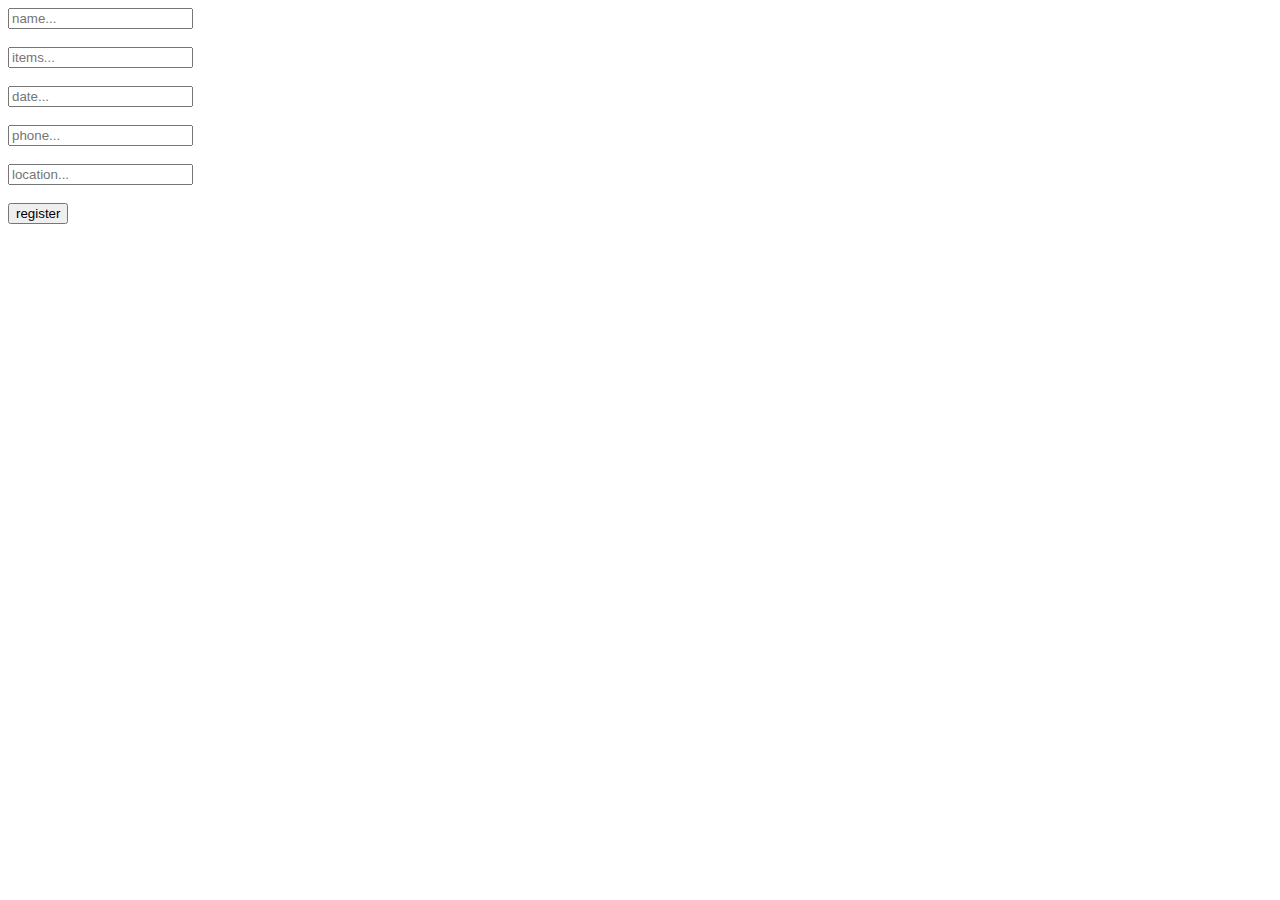
==== order.html @ c568e888 "databse" ====
<!DOCTYPE html>
<html lang="en">
<head>
    <meta charset="UTF-8">
    <meta http-equiv="X-UA-Compatible" content="IE=edge">
    <meta name="viewport" content="width=device-width, initial-scale=1.0">
    <title>Document</title>
</head>
<body>
    <form action="connect.php" method="post">
        <input type="text" name="name" placeholder="name..."> <br><br>
        <input type="text" name="items" placeholder="items..."> <br><br>
        <input type="text" name="date" placeholder="date..."> <br><br>
        <input type="text" name="phone" placeholder="phone..."> <br><br>
        <input type="text" name="location" placeholder="location..."> <br><br>
      

        <input type="submit" name="orderBtn" value="register"> <br><br>
    </form>
</body>
</html>
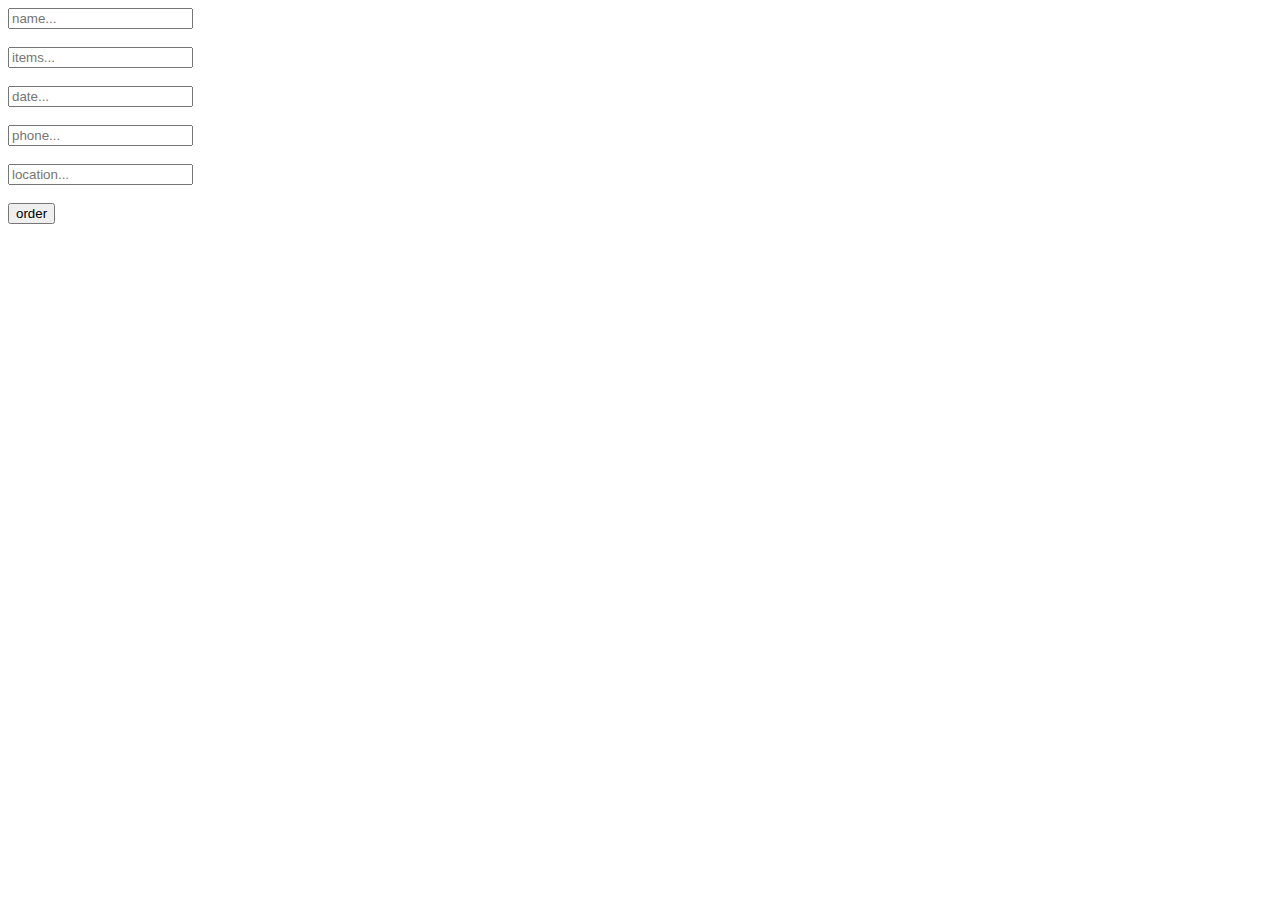
==== commit 691fb71d: "sign in and up" ====
--- a/order.html
+++ b/order.html
@@ -15,7 +15,7 @@
         <input type="text" name="location" placeholder="location..."> <br><br>
       
 
-        <input type="submit" name="orderBtn" value="register"> <br><br>
+        <input type="submit" name="orderBtn" value="order"> <br><br>
     </form>
 </body>
 </html>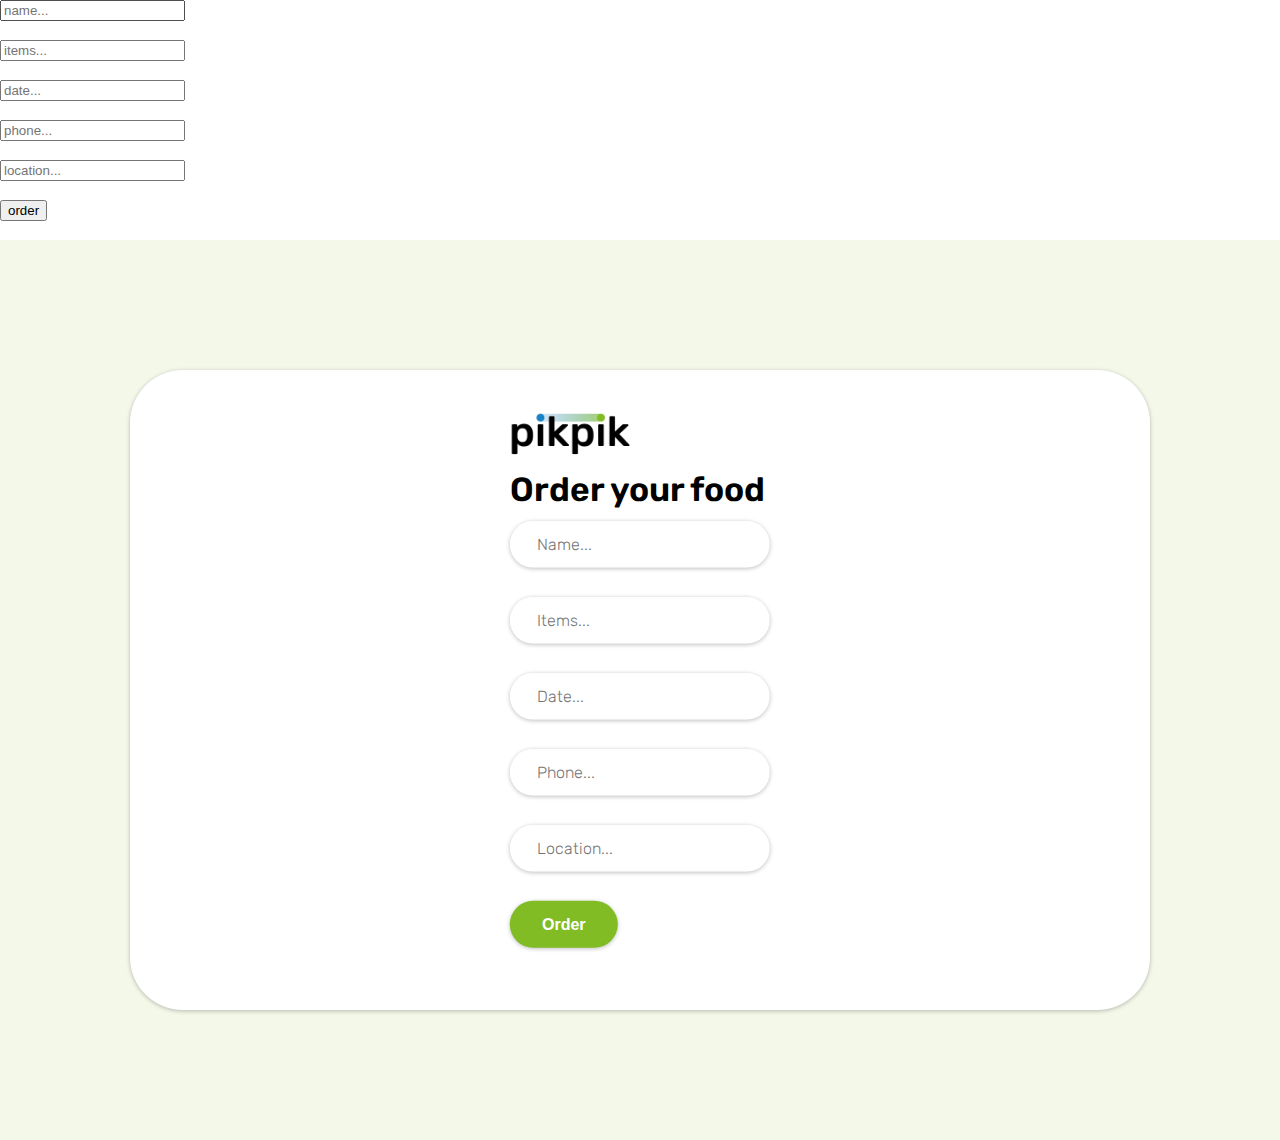
==== commit 37f60953: "Order, Admin Sign in/up" ====
--- a/order.html
+++ b/order.html
@@ -2,9 +2,12 @@
 <html lang="en">
 <head>
     <meta charset="UTF-8">
-    <meta http-equiv="X-UA-Compatible" content="IE=edge">
-    <meta name="viewport" content="width=device-width, initial-scale=1.0">
-    <title>Document</title>
+    <meta name="viewport" content="width=width-device, initial-scale=1.0">
+    <title>Order | pikpik</title>
+    <link rel="preconnect" href="https://fonts.googleapis.com">
+    <link rel="preconnect" href="https://fonts.gstatic.com" crossorigin>
+    <link href="https://fonts.googleapis.com/css2?family=Rubik:wght@400;500;600;700&display=swap" rel="stylesheet">
+    <link rel="stylesheet" href="styles.css">
 </head>
 <body>
     <form action="connect.php" method="post">
@@ -17,5 +20,36 @@
 
         <input type="submit" name="orderBtn" value="order"> <br><br>
     </form>
+
+    <div class="signIn-wrapper">
+        <div class="box">
+            <div class="inner-box">
+                <div class="forms-wrap" style="width: 100%;">
+                    <form action="connect.php" method="post" name="myForm" class="sign-in-form">
+                        <div class="logo">
+                            <a href="#"><img src="images/logo/black-logo.png" alt="logo"></a>
+                        </div>
+
+                        <div class="heading">
+                            <h2>Order your food</h2>
+                        </div>
+
+                        <div class="actual-form">
+                           
+                                <input class="input-field" type="text" name="name" placeholder="Name..."> <br><br>
+                                <input class="input-field" type="text" name="items" placeholder="Items..."> <br><br>
+                                <input class="input-field" type="text" name="date" placeholder="Date..."> <br><br>
+                                <input class="input-field" type="text" name="phone" placeholder="Phone..."> <br><br>
+                                <input class="input-field" type="text" name="location" placeholder="Location..."> <br><br>
+                              
+                        
+                                <input class="btn green" style="border: transparent; font-weight: 600;" type="submit" name="orderBtn" value="Order"> <br><br>
+   
+                        </div>
+                    </form>
+                </div>
+            </div>
+        </div>
+    </div>
 </body>
 </html>--- a/styles.css
+++ b/styles.css
@@ -0,0 +1,1820 @@
+:root{
+    --green-color: #82BC24;
+    --light-green-color: #F3F8E9;
+    --blue-color: #1982C4;
+    --light-blue-color: #E8F3F9;
+}
+
+
+*,
+*::after,
+*::before {
+    box-sizing: border-box;
+}
+
+body {
+    margin: 0;
+    font-family: "Rubik", sans-serif;
+}
+
+.wrapper {
+    max-width: 1200px;
+    margin: 0 auto;
+}
+
+/* Buttons */
+
+.btn {
+    padding: 14px 32px;
+    border-radius: 50px;
+    color: #fff;
+    display: inline-block;
+    font-weight: 500;
+    font-size: 16px;
+    text-decoration: none;
+    box-shadow: 0px 1px 4px rgba(0, 0, 0, 0.25);
+    border-radius: 50px;
+    position: relative;
+}
+
+.btn.green {
+    background: var(--green-color);
+    box-shadow: 0px 1px 4px rgba(0, 0, 0, 0.25);
+    border-radius: 50px;
+}
+
+.btn.green:hover {
+    color: var(--green-color);
+    background-color: #FFFFFF;
+}
+
+.btn.blue {
+    background: var(--blue-color);
+    box-shadow: 0px 1px 4px rgba(0, 0, 0, 0.25);
+    border-radius: 50px;
+}
+
+.btn.blue:hover {
+    color: var(--blue-color);
+    background-color: #FFFFFF;
+}
+
+.btn.white.green.add:hover{
+    color: white;
+    background-color: var(--green-color);
+}
+
+.btn.light.green {
+    padding: 8px 32px;
+    font-size: 14px;
+    font-weight: 450;
+    background: var(--light-green-color);
+    color: var(--green-color);
+}
+
+.btn.white.btn.green {
+    background-color: #fff;
+    color: var(--green-color);
+    font-weight: 400;
+}
+
+.btn.white.black {
+    color: #000;
+    padding: 8px 12px;
+    border-radius: 10px;
+    text-align: center;
+}
+
+/* Header */
+
+header {
+    margin-top: 0px;
+    margin-bottom: 80px;
+    width: 100%;
+    background-color: #fff;
+}
+
+nav {
+    padding-top: 0px;
+    padding-bottom: 20px;
+    background-color: #fff;
+    background: #fff;
+    display: flex;
+    justify-content: space-between;
+    align-items: center;
+    position: fixed;
+    width: 1200px;
+    top: 36px;
+    z-index: 100;
+    transition: all 500ms ease;
+}
+
+nav.scrolled {
+    background-color: white;
+    box-shadow: 0px 16px 14px -8px rgba(0, 0, 0, 0.1);
+    /* box-shadow: 0px 1px 4px rgba(0, 0, 0, 0.25); */
+    border-radius: 0 0 16px 16px;
+    top: 0;
+    padding: 12px;
+}
+
+nav .logo {
+    width: 136px;
+    height: 48px;
+    left: 0px;
+    position: relative;
+    top: 50%;
+    /* transform: translateY(-50%); */
+}
+
+nav ul{
+    display: flex;
+    align-items: center;
+    gap: 60px;
+    list-style: none;
+    margin: 0px;
+}
+
+nav ul li a:hover{
+    color: var(--green-color);
+}
+
+nav ul li a {
+    font-family: "Rubik", sans-serif;
+    font-style: normal;
+    font-weight: bold;
+    font-size: 16px;
+    color: #000;
+    text-decoration: none;
+}
+
+nav ul .shop-icon {
+    width: 24px;
+    height: 24px;
+    position: relative;
+    top: 50%;
+    /* transform: translateY(-50%); */
+}
+
+/* Main Section */
+
+.main-section {
+    display: flex;
+    padding-top: 80px;
+    width: 100%;
+    align-items: center;
+    justify-content: space-between;
+}
+
+.main-section .left h1{
+    font-family: "Rubik", sans-serif;
+    font-weight: 700;
+    font-size: 66px;
+    line-height: 125%;
+    color: #000;
+    margin-bottom: 80px;
+    margin-top: 60px;
+}
+
+.main-section .left {
+    width: auto;
+}
+
+.main-section .right {
+    margin-top: 60px;
+}
+
+.main-section .right img{
+    width: 606px;
+    height: 603px;
+}
+
+/* Features section */
+
+section {
+    margin-top: 0;
+}
+
+section.features-sections {
+    width: 100%;
+    background-color: var(--light-green-color);
+    padding-top: 40px;
+    padding-bottom: 80px;
+    text-align: center;
+}
+
+
+h6 {
+    font-family: 'Rubik', sans-serif;
+    font-weight: 500;
+    font-size: 16px;
+    line-height: 120%;
+    color: #000;
+}
+
+section.features-sections h6{
+    color: var(--green-color);
+    margin-bottom: 10px;
+}
+
+h2 {
+    font-family: "Rubik", sans-serif;
+    font-weight: 700;
+    font-size: 48px;
+    line-height: 125%;
+    margin: 0;
+    color: #000;
+}
+
+section.features-sections h2{
+    text-align: center;
+}
+
+.feature-cards{
+    margin-top: 70px;
+    display: flex;
+    justify-content: space-between;
+}
+
+.feature-card{
+    position: relative;
+    width: 360px;
+    height: 420px;
+    
+    background: #FFFFFF;
+    box-shadow: 0px 1px 4px rgba(0, 0, 0, 0.25);
+    border-radius: 30px;
+
+    text-align: center;
+    padding: 30px;
+}
+
+img.taxi {
+    width: 100px;
+    height: 100px;
+}
+
+img.food {
+    width: 100px;
+    height: 100px;
+}
+
+img.smart-search {
+    width: 100px;
+    height: 100px;
+}
+
+.feature-card h3{
+    margin-top: 30px;
+    margin-bottom: 20px;
+    font-family: "Rubik", sans-serif;
+    font-weight: 600;
+    font-size: 32px;
+}
+
+.feature-card p{
+    font-family: "Rubik", sans-serif;
+    font-weight: 300;
+    font-size: 24px;
+    line-height: 24px;
+}
+
+.feature-card .btn{
+    margin-top: 10px;
+}
+
+/* Menu Section */
+
+section.menu-section {
+    padding-top: 60px;
+    padding-bottom: 60px;
+}
+
+section.menu-section h6 {
+    text-align: center;
+    color: var(--green-color);
+    margin-bottom: 10px;
+}
+
+section.menu-section h2 {
+    text-align: center;
+    margin-left: 240px;
+    margin-right: 240px;
+    margin-bottom: 60px;
+}
+
+/* .filter-businesses ul{
+    display: flex;
+    gap: 15px;
+    list-style: none;
+}
+
+.filter-businesses ul img {
+    position: absolute;
+    width: 24px;
+    height: 24px;
+    top: 50%;
+    left: 4px;
+    transform: translateY(-50%);
+}
+
+.filter-businesses .btn.white.black{
+    padding-left: 30px;
+} */
+
+.food-cards{
+    margin-top: 70px;
+    height: auto;
+    display: flex;
+    flex-wrap: wrap;
+    align-content: space-between;
+    /* overflow: scroll; */
+    gap: 20px;
+}
+
+.food-card{
+    width: 285px;
+    height: 360px;
+    
+    background: #FFFFFF;
+    box-shadow: 0px 1px 4px rgba(0, 0, 0, 0.25);
+    border-radius: 30px;
+
+    text-align: center;
+    padding: 30px;
+}
+
+.food-card img{
+    height: 100px;
+}
+
+.food-card h3 {
+    margin-top: 10px;
+    margin-bottom: 5px;
+    font-family: "Rubik", sans-serif;
+    font-weight: 600;
+    font-size: 32px;
+}
+
+.food-card .price{
+    margin-top: 0;
+    margin-bottom: 15px;
+}
+
+.show-more{
+    text-align: center;
+    margin-top: 30px;
+}
+
+/* Testimonials section */
+
+.testimonials-section {
+    padding-top: 60px;
+    padding-bottom: 60px;
+}
+
+.testimonials-section h2 {
+    text-align: center;
+}
+
+.testimonials-section hr {
+    margin-top: 20px;
+    margin-bottom: 40px;
+    width: 100px;
+    border: 4px solid var(--green-color);
+    border-radius: 10px;
+}
+
+.testimonials-section .testimonials {
+    display: flex;
+    justify-content: space-between;
+}
+
+.testimonials-section .testimonials .left.arrow img {
+    margin-top: 120px;
+    width: 50px;
+    height: 100px;
+}
+
+.testimonials-section .testimonials .right.arrow img {
+    margin-top: 120px;
+    width: 50px;
+    height: 100px;
+}
+
+.testimonials-card {
+    width: 1000px;
+    height: 360px;
+
+    background: #FFFFFF;
+    box-shadow: 0px 1px 4px rgba(0, 0, 0, 0.25);
+    border-radius: 30px;
+    display: flex;
+    justify-content: space-between;
+    margin-left: 100px;
+}
+
+.testimonials-card .left {
+    margin-left: 80px;
+    margin-top: 80px;
+    margin-right: 40px;
+}
+
+.testimonials-card img{
+    width: 200px;
+    height: 200px;
+}
+
+.testimonials-card .right {
+    margin-top: 60px;
+    margin-right: 80px;
+    margin-bottom: 80px;
+}
+
+.testimonials-card p {
+    font-family: "Rubik", sans-serif;
+    font-weight: 400;
+    font-size: 20px;
+
+    color: #000000;
+}
+
+.testimonials-card h4{
+    font-family: "Rubik", sans-serif;
+    font-weight: 600;
+    font-size: 24px;
+    color: var(--green-color);
+    margin-top: 60px;
+    margin-bottom: 0px;
+}
+
+.testimonials-card .right .location{
+    margin-top: 0px;
+    color: #000;
+    font-size: 16px;
+}
+
+/* Newsletter Section */
+
+section.newsletter-section {
+    margin-top: 60px;
+    margin-bottom: 60px;
+    padding-top: 60px;
+    padding-bottom: 60px;
+    text-align: center;
+    background-color: var(--light-green-color);
+}
+
+section.newsletter-section h2 {
+    font-family: "Rubik", sans-serif;
+    font-weight: 700;
+    font-size: 40px;
+    text-align: center;
+    padding-left: 335px;
+    padding-right: 335px;
+    color: #000000;
+    margin-bottom: 30px;
+}
+
+section.newsletter-section form {
+    align-items: center;
+    margin-left: 20px;
+    margin-top: 16px;
+    position: relative;
+}
+
+section.newsletter-section form input {
+    font-family: "Rubik", sans-serif;
+    font-weight: 300;
+    font-size: 16px;
+    line-height: 200%;
+    background: #FFFFFF;
+    box-shadow: 0px 1px 4px rgba(0, 0, 0, 0.25);
+    border-radius: 50px;
+    border-color: transparent;
+    padding: 10px 30px;
+    width: 500px;
+}
+
+section.newsletter-section form .subscribe-button {
+    position: absolute;
+    right: 350px;
+    top: 50%;
+    transform: translateY(-50%);
+    background: var(--green-color);
+    box-shadow: 0px 1px 4px rgba(0, 0, 0, 0.25);
+    border-radius: 50px;
+    border-color: transparent;
+    padding: 10px 30px;
+    color: #fff;
+    font-family: 'Rubik';
+    font-style: normal;
+    font-weight: 400;
+    font-size: 14px;
+}
+
+/* Footer */
+
+footer {
+    color: #000;
+    background-color: #fff;
+    /* margin-top: 100px; */
+    padding: 20px;
+}
+
+footer a {
+    text-decoration: none;
+    color: #666666;
+}
+
+footer h3 {
+    color: #000;
+    margin-left: 40px;
+}
+
+footer ul {
+    margin-top: 40px;
+    list-style: none;
+}
+
+footer .links-container .links .logo img {
+    width: 134px;
+    height: 48px;
+}
+
+footer .links-container .links .social img {
+    width: 40px;
+    height: 40px;
+}
+
+footer .links-container .links .social a{
+    padding-right: 15px;
+}
+
+footer .links-container .links p {
+    width: 220px;
+    font-family: 'Rubik';
+    font-style: normal;
+    font-weight: 400;
+    font-size: 16px;
+    line-height: 24px;
+
+    color: rgba(0, 0, 0, 0.6);
+    margin-top: 25px;
+    margin-bottom: 25px;
+}
+
+footer .links-container {
+    display: grid;
+    grid-template-columns: 3fr 2fr 2fr 2fr;
+}
+
+footer ul li {
+    margin: 20px;
+    margin-left: 0px;
+}
+footer hr{
+    margin-top: 20px;
+    color: #666666;
+}
+
+footer .copyright {
+    font-family: "Rubik", sans-serif;
+    font-weight: 400;
+    font-size: 16px;
+
+    text-align: center;
+
+    color: rgba(0, 0, 0, 0.6);
+}
+
+footer ul li :hover{
+    padding-left: 3px;
+}
+
+/* =============================== */
+
+/* Sign In PAGE */
+
+.signIn-wrapper {
+    width: 100%;
+    min-height: 100vh;
+    overflow: hidden;
+    background-color: var(--light-green-color);
+    padding: 2rem;
+    display: flex;
+    align-items: center;
+    justify-content: center;
+}
+
+.signIn-wrapper .box {
+    position: relative;
+    width: 100%;
+    max-width: 1020px;
+    height: 640px;
+    background-color: white;
+    border-radius: 3.3rem;
+    box-shadow: 0px 1px 4px rgba(0, 0, 0, 0.25);
+}
+
+.signIn-wrapper .inner-box {
+    position: absolute;
+    width: calc(100% - 4.1rem);
+    height: calc(100% - 4.1rem);
+    top: 50%;
+    left: 50%;
+    transform: translate(-50%, -50%);
+}
+
+.signIn-wrapper .forms-wrap {
+    position: absolute;
+    height: 100%;
+    width: 45%;
+    top: 0;
+    left: 0;
+    display: grid;
+    grid-template-columns: 1fr;
+    grid-template-rows: 1fr;
+    transition: 0.08s ease-in-out;
+}
+
+.signIn-wrapper form {
+    max-width: 260px;
+    width: 100%;
+    margin: 0 auto;
+    height: 100%;
+    display: flex;
+    flex-direction: column;
+    justify-content: space-evenly;
+    grid-column: 1 / 2;
+    grid-row: 1 / 2;
+    transition: opacity 0.02s 0.4s;
+}
+
+.signIn-wrapper form.sign-up-form {
+    opacity: 0;
+    pointer-events: none;
+}
+
+.signIn-wrapper .logo {
+    display: flex;
+    align-items: center;
+}
+
+.signIn-wrapper .logo img {
+    width: 120px;
+    margin-right: 0.3rem;
+}
+
+.signIn-wrapper .logo h4 {
+    font-size: 1.1rem;
+    margin-top: -9px;
+    letter-spacing: -0.5px;
+    color: #000;
+}
+
+.signIn-wrapper .heading h2 {
+    font-size: 2.1rem;
+    font-weight: 600;
+    color: #000;
+}
+
+.signIn-wrapper .heading h6 {
+    color: rgb(121, 121, 121);
+    font-weight: 400;
+    font-size: 0.75rem;
+    display: inline;
+}
+
+.signIn-wrapper .toggle {
+    color: #000;
+    text-decoration: none;
+    font-size: 0.75rem;
+    font-weight: 500;
+    transition: 0.3s;
+}
+
+.signIn-wrapper .toggle:hover{
+    color: var(--green-color);
+}
+
+.signIn-wrapper .input-wrap {
+    position: relative;
+    height: 37px;
+    margin-bottom: 2rem;
+}
+
+.signIn-wrapper label {
+    position: absolute;
+    left: 10px;
+    font-size: 0.95rem;
+    color: rgb(121, 121, 121);
+    pointer-events: none;
+    transition: 0.4s;
+}
+
+.signIn-wrapper .input-field.active {
+    border-bottom-color: #000;
+}
+
+.signIn-wrapper .actual-form.input-wrap{
+    margin-top: 20px;
+}
+
+
+.signIn-wrapper .input-field{
+    font-family: "Rubik", sans-serif;
+    font-weight: 300;
+    font-size: 16px;
+    top: 10px;
+    line-height: 200%;
+    background: #FFFFFF;
+    box-shadow: 0px 1px 4px rgba(0, 0, 0, 0.25);
+    border-radius: 50px;
+    border-color: transparent;
+    padding: 0 25px;
+    height: 47px;
+    width: 100%;
+    margin-bottom: 10px;
+}
+
+.signIn-wrapper .btn.green{
+    display: inline-block;
+    height: 47px;
+}
+
+.signIn-wrapper .text {
+    margin-top: 30px;
+    color: rgb(121, 121, 121);
+    font-size: 0.7rem;
+}
+
+.signIn-wrapper .text a {
+    color: rgb(121, 121, 121);
+    transition: 0.3s;
+}
+
+.signIn-wrapper .text a:hover{
+    color: var(--green-color);
+    pointer-events: none;
+}
+
+.signIn-wrapper .sign-up-mode form.sign-up-form {
+    opacity: 1;
+    pointer-events: all;
+}
+
+.signIn-wrapper .sign-up-mode .forms-wrap {
+    left: 55%;
+}
+
+.signIn-wrapper .sign-up-mode .carousel {
+    left: 0;
+}
+
+.signIn-wrapper .carousel {
+    position: absolute;
+    height: 100%;
+    width: 55%;
+    left: 45%;
+    top: 0;
+    background-color: var(--light-green-color);
+    box-shadow: 0px 1px 4px rgba(0, 0, 0, 0.25);
+    border-radius: 2rem;
+    display: grid;
+    grid-template-rows: auto 1fe;
+    padding-bottom: 2rem;
+    overflow: hidden;
+    transition: 0.8s ease-in-out;
+}
+
+.mySlides img{
+    margin-top: 20px;
+    width: 534px;
+    height: 554px;
+}
+
+.signIn-wrapper .images-wrapper {
+    display: grid;
+    grid-template-columns: 1fr;
+    grid-template-rows: 1fr;
+}
+
+.signIn-wrapper .text-slider {
+    display: flex;
+    align-items: center;
+    justify-content: center;
+    flex-direction: column;
+}
+
+.signIn-wrapper .text-wrap {
+    max-height: 2.2rem;
+    overflow: hidden;
+    margin-bottom: 2.5rem;
+}
+
+.signIn-wrapper .text-group {
+    display: flex;
+    flex-direction: column;
+    text-align: center;
+    transform: translateY(0);
+    transition: 0.5s;
+}
+
+.signIn-wrapper .text-group h2 {
+    line-height: 2.2rem;
+    font-weight: 600;
+    font-size: 1.6rem;
+}
+
+.signIn-wrapper .bullets {
+    display: flex;
+    align-items: center;
+    justify-content: center;
+}
+
+.signIn-wrapper .bullets span{
+    display: block;
+    width: 0.5rem;
+    height: 0.5rem;
+    background-color: #000;
+    margin: 0 0.25rem;
+    border-radius: 50%;
+    cursor: pointer;
+    transition: 0.3s;
+}
+
+
+/* Sign In PAGE Admin*/
+
+.admin-wra {
+    background-color: var(--light-blue-color);
+}
+
+nav.mobile-nav,
+.mobile-menu-container {
+    display: none;
+}
+
+
+
+
+
+
+
+
+
+
+
+
+@media(max-width: 1100px){
+    .btn {
+        padding: 12px 32px;
+    }
+
+    .wrapper {
+        padding: 0 100px;
+    }
+
+    nav {
+        width: 100%;
+        left: 0;
+        right: 0;
+        padding: 36px 100px;
+    }
+
+    nav.scrolled {
+        padding: 16px 100px;
+    }
+
+    header, 
+    .main-section, 
+    header .wrapper{
+        max-height: 1000px;
+    }
+
+    .main-section {
+        margin-top: 100px;
+        flex-direction: column;
+    }
+
+    .main-section .left{
+        width: 100%;
+        text-align: center;
+        bottom: 0;
+    }
+
+    .main-section .left h1 {
+        font-family: "Rubik", sans-serif;
+        font-weight: 700;
+        font-size: 54px;
+        line-height: 125%;
+        color: #000;
+        margin-bottom: 40px;
+        margin-top: 30px;
+    }
+
+    .main-section .right {
+        margin-top: 15px;
+    }
+
+    .main-section .right img {
+        width: 503px;
+        height: 500px;
+    }
+
+    h2 {
+        font-size: 40px;
+    }
+
+    .features-sections {
+        flex-direction: column; 
+    }
+
+    .feature-cards{
+        margin-top: 40px;
+    }
+    
+    .feature-card{
+        position: relative;
+        width: 280px;
+        height: 360px;
+        
+        background: #FFFFFF;
+        box-shadow: 0px 1px 4px rgba(0, 0, 0, 0.25);
+        border-radius: 30px;
+    
+        text-align: center;
+        padding: 15px;
+    }
+    
+    img.taxi {
+        width: 80px;
+        height: 80px;
+    }
+    
+    img.food {
+        width: 80px;
+        height: 80px;
+    }
+    
+    img.smart-search {
+        width: 80px;
+        height: 80px;
+    }
+    
+    .feature-card h3{
+        margin-top: 20px;
+        margin-bottom: 10px;
+        font-family: "Rubik", sans-serif;
+        font-weight: 600;
+        font-size: 28px;
+    }
+    
+    .feature-card p{
+        font-family: "Rubik", sans-serif;
+        font-weight: 300;
+        font-size: 20px;
+        line-height: 24px;
+    }
+    
+    .feature-card .btn{
+        margin-top: 10px;
+    }
+
+    section.menu-section {
+        padding-top: 30px;
+        padding-bottom: 30px;
+    }
+    
+    section.menu-section h2 {
+        text-align: center;
+        margin-left: 200px;
+        margin-right: 200px;
+        margin-bottom: 30px;
+    }
+
+    section.newsletter-section h2 {
+        font-family: "Rubik", sans-serif;
+        font-weight: 700;
+        font-size: 40px;
+        text-align: center;
+        padding-left: 100px;
+        padding-right: 100px;
+        color: #000000;
+        margin-bottom: 30px;
+    }
+
+    section.newsletter-section form .subscribe-button {
+        position: absolute;
+        right: 200px;
+        top: 50%;
+        transform: translateY(-50%);
+        background: var(--green-color);
+        box-shadow: 0px 1px 4px rgba(0, 0, 0, 0.25);
+        border-radius: 50px;
+        border-color: transparent;
+        padding: 10px 30px;
+        color: #fff;
+        font-family: 'Rubik';
+        font-style: normal;
+        font-weight: 400;
+        font-size: 14px;
+    }
+
+    .testimonials-card {
+        margin-left: 0px;
+    }
+
+}
+
+
+
+
+
+
+
+
+/* ========================================================= */
+
+@media (max-width: 800px) {
+    .testimonials-card {
+        margin-left: 0px;
+    }
+
+    .signIn-wrapper .carousel
+    {
+        display: none;
+    }
+
+    .signIn-wrapper .forms-wrap{
+        width: 100%;
+    }
+
+    nav {
+        display: none;
+    }
+
+    nav.mobile-nav .menu-icon img {
+        width: 30px;
+    }
+
+    nav.mobile-nav {
+        display: flex;
+        width: auto;
+    }
+
+    nav.mobile-nav .logo{
+        left: 0px;
+        position: relative;
+        top: 50%;
+        margin-bottom: 40px;
+    }
+
+    nav.mobile-nav.scrolled {
+        padding: 0px 30px;
+    }
+
+    .mobile-menu-container {
+        position: fixed;
+        height: 100%;
+        width: 100%;
+        top: 0;
+        left: 100%;
+        background-color: #fff;
+        display: flex;
+        align-items: center;
+        justify-content: center;
+        z-index: 200;
+        transition: all 400ms;
+    }
+
+    .mobile-menu-container.active {
+        left: 0;
+    }
+
+    .mobile-menu-container .close-icon img {
+        width: 30px;
+    }
+
+    .mobile-menu-container .close-icon {
+        position: fixed;
+        top: 32px;
+        right: 100px;
+        opacity: 0;
+        pointer-events: none;
+        transition: all 400ms ease;
+    }
+
+    .mobile-menu-container.active .close-icon {
+        opacity: 1;
+        pointer-events: auto;
+    }
+
+    .mobile-menu-container ul {
+        list-style: none;
+        padding: 0;
+    }
+
+    .mobile-menu-container ul li{
+        margin: 30px 0;
+        text-align: center;
+    }
+
+    .mobile-menu-container ul li a {
+        font-family: "Rubik", sans-serif;
+        font-style: normal;
+        font-weight: bold;
+        font-size: 18px;
+        color: #000;
+        text-decoration: none; 
+        text-align: center;
+    }
+
+    .mobile-menu-container .shop-icon {
+        width: 40px;
+    }
+
+    body {
+        width: 100%;
+        left: 0;
+        right: 0;
+    }
+
+    header {
+        margin-top: 120px;
+    }
+
+    .main-section .left h1 {
+        font-family: "Rubik", sans-serif;
+        font-weight: 700;
+        font-size: 50px;
+        line-height: 125%;
+        color: #000;
+        margin-bottom: 30px;
+        margin-top: 20px;
+    }
+
+    .main-section .right {
+        margin-top: 10px;
+    }
+
+    .main-section .right img {
+        width: 452px;
+        height: 450px;
+    }
+
+    h2 {
+        font-size: 36px;
+    }
+
+    .features-sections {
+        flex-direction: column; 
+    }
+
+    .feature-cards{
+        margin-top: 35px;
+    }
+
+    .feature-card.search {
+        display: none;
+    }
+    
+    .feature-card{
+        position: relative;
+        width: 270px;
+        height: 360px;
+        
+        background: #FFFFFF;
+        box-shadow: 0px 1px 4px rgba(0, 0, 0, 0.25);
+        border-radius: 30px;
+    
+        text-align: center;
+        padding: 15px;
+    }
+
+    section.menu-section h2 {
+        text-align: center;
+        margin-left: 50px;
+        margin-right: 50px;
+        margin-bottom: 30px;
+    }
+    
+    .food-card{
+        width: 270px;
+        height: 340px;
+        
+        background: #FFFFFF;
+        box-shadow: 0px 1px 4px rgba(0, 0, 0, 0.25);
+        border-radius: 30px;
+    
+        text-align: center;
+        padding: 20px;
+    }
+
+    .testimonials-section {
+        padding-top: 60px;
+        padding-bottom: 30px;
+    }
+    
+    .testimonials-section hr {
+        /* margin-top: 20px;
+        margin-bottom: 40px; */
+        width: 100px;
+        border: 4px solid var(--green-color);
+        border-radius: 10px;
+    }
+    
+    .testimonials-section .testimonials {
+        display: flex;
+        justify-content: space-between;
+    }
+    
+    .testimonials-card {
+        width: 100%;
+        height: 380px;
+        padding: 10px;
+    
+        background: #FFFFFF;
+        box-shadow: 0px 1px 4px rgba(0, 0, 0, 0.25);
+        border-radius: 30px;
+        flex-direction: column;
+        align-items: center;
+        text-align: center;
+        /* display: flex;
+        justify-content: center; */
+    }
+    
+    .testimonials-card .left {
+        margin-left: 0px;
+        margin-top: 30px;
+        margin-right: 0px;
+    }
+    
+    .testimonials-card img{
+        width: 120px;
+        height: 120px;
+    }
+    
+    .testimonials-card .right {
+        margin-top: 0px;
+        margin-right: 0px;
+        margin-bottom: 20px;
+    }
+    
+    .testimonials-card p {
+        font-family: "Rubik", sans-serif;
+        font-weight: 400;
+        font-size: 18px;
+    
+        color: #000000;
+    }
+    
+    .testimonials-card h4{
+        font-family: "Rubik", sans-serif;
+        font-weight: 600;
+        font-size: 22px;
+        color: var(--green-color);
+        margin-top: 0px;
+    }
+    
+    .testimonials-card .right .location{
+        margin-top: 0px;
+        color: #000;
+        font-size: 15px;
+    }
+
+    section.newsletter-section h2 {
+        font-family: "Rubik", sans-serif;
+        font-weight: 700;
+        font-size: 36px;
+        text-align: center;
+        padding-left: 50px;
+        padding-right: 50px;
+        color: #000000;
+        margin-bottom: 30px;
+    }
+
+    section.newsletter-section form .subscribe-button {
+        position: absolute;
+        right: 35px;
+    }
+
+    footer {
+        padding: 0px;
+    }
+    
+    footer a {
+        text-decoration: none;
+        color: #666666;
+        font-size: 12px;
+    }
+    
+    footer h3 {
+        color: #000;
+        margin-left: 40px;
+        font-size: 16px;
+    }
+    
+    footer ul {
+        margin-top: 40px;
+        list-style: none;
+    }
+    
+    footer .links-container .links .logo img {
+        width: 100.5px;
+        height: 36px;
+    }
+    
+    footer .links-container .links .social img {
+        width: 30px;
+        height: 30px;
+    }
+    
+    footer .links-container .links .social a{
+        padding-right: 5px;
+    }
+    
+    footer .links-container .links p {
+        width: 160px;
+        font-family: 'Rubik';
+        font-style: normal;
+        font-weight: 400;
+        font-size: 10px;
+        line-height: 20px;
+    
+        color: rgba(0, 0, 0, 0.6);
+        margin-top: 40px;
+        margin-bottom: 25px;
+    }
+    
+    footer .links-container {
+        display: grid;
+        grid-template-columns: 0fr 0fr 0fr 0fr;
+    }
+    
+    footer ul li {
+        margin: 10px;
+        margin-left: 0px;
+    }
+    footer hr{
+        margin-top: 20px;
+        color: #666666;
+    }
+    
+    footer .copyright {
+        font-size: 12px;
+    }
+    
+    footer ul li :hover{
+        padding-left: 3px;
+    }
+}
+
+
+
+
+
+
+
+
+
+/* ========================================================= */
+
+@media (max-width: 700px) {
+    body {
+        width: 100%;
+        left: 0;
+        right: 0;
+    }
+
+    .signIn-wrapper .carousel
+    {
+        display: none;
+    }
+
+    .signIn-wrapper .forms-wrap{
+        width: 100%;
+    }
+
+    .forms-wrap{
+        width: 100%;
+    }
+
+    .wrapper {
+        padding: 0 32px;
+    }
+
+    section.newsletter-section form input {
+        width: 300px;
+    }
+
+    nav {
+        display: none;
+    }
+
+    nav.mobile-nav .menu-icon img {
+        width: 20px;
+    }
+
+    nav.mobile-nav {
+        padding: 0px 30px;
+        display: flex;
+        width: auto;
+    }
+
+    nav.mobile-nav .logo{
+        width: 102px;
+        height: 36px;
+        margin-bottom: 30px;
+    }
+
+    nav.mobile-nav.scrolled {
+        padding: 0px 20px;
+    }
+
+    .mobile-menu-container {
+        position: fixed;
+        height: 100%;
+        width: 100%;
+        top: 0;
+        left: 100%;
+        background-color: #fff;
+        display: flex;
+        align-items: center;
+        justify-content: center;
+        z-index: 200;
+        transition: all 400ms;
+    }
+
+    .mobile-menu-container.active {
+        left: 0;
+    }
+
+    .mobile-menu-container .close-icon img {
+        width: 20px;
+    }
+
+    .mobile-menu-container .close-icon {
+        right: 50px;
+    }
+
+    .mobile-menu-container.active .close-icon {
+        opacity: 1;
+        pointer-events: auto;
+    }
+
+    .mobile-menu-container ul {
+        list-style: none;
+        padding: 0;
+    }
+
+    .mobile-menu-container ul li{
+        margin: 30px 0;
+        text-align: center;
+    }
+
+    .mobile-menu-container ul li a {
+        font-family: "Rubik", sans-serif;
+        font-style: normal;
+        font-weight: bold;
+        font-size: 18px;
+        color: #000;
+        text-decoration: none; 
+        text-align: center;
+    }
+
+    body {
+        width: 100%;
+        left: 0;
+        right: 0;
+    }
+
+    header {
+        margin-top: 120px;
+        margin-bottom: 30px;
+    }
+
+    .main-section{
+        padding-top: 0px;
+    }
+
+    .main-section .left h1 {
+        font-size: 36px;
+        margin-bottom: 20px;
+    }
+
+    .main-section .right {
+        margin-top: 10px;
+    }
+
+    .main-section .right img {
+        width: 350px;
+        height: 350px;
+    }
+
+    h2 {
+        font-size: 30px;
+    }
+
+    section.features-sections {
+        padding-top: 10px;
+        padding-bottom: 60px;
+    }
+
+    .features-sections {
+        flex-direction: column; 
+    }
+
+    .feature-cards{
+        margin-top: 30px;
+        flex-direction: column; 
+        align-items: center;
+        gap: 30px;
+    }
+
+    .feature-card.search {
+        display: none;
+    }
+    
+    .feature-card{
+        position: relative;
+        width: 270px;
+        height: 300px;
+        
+        background: #FFFFFF;
+        box-shadow: 0px 1px 4px rgba(0, 0, 0, 0.25);
+        border-radius: 30px;
+    
+        text-align: center;
+        padding: 15px;
+    }
+
+    .feature-card img {
+        width: 60px;
+        height: 60px;
+    }
+
+    .feature-card h3 {
+        margin-top: 10px;
+        margin-bottom: 5px;
+        font-family: "Rubik", sans-serif;
+        font-weight: 600;
+        font-size: 26px;
+    }
+
+    .feature-card p {
+        font-family: "Rubik", sans-serif;
+        font-weight: 300;
+        font-size: 20px;
+        line-height: 24px;
+        margin-bottom: 10px;
+    }
+
+    section.menu-section {
+        padding-top: 10px;
+        padding-bottom: 30px;
+    }
+
+    section.menu-section h2 {
+        text-align: center;
+        margin-left: 0px;
+        margin-right: 0px;
+        margin-bottom: 30px;
+    }
+
+    .food-cards {
+        margin-top: 40px;
+    }
+    
+    .food-card{
+        width: 180px;
+        height: 240px;
+        
+        background: #FFFFFF;
+        box-shadow: 0px 1px 4px rgba(0, 0, 0, 0.25);
+        border-radius: 30px;
+    
+        text-align: center;
+        padding: 10px;
+        margin-left: 80px;
+    }
+
+    .food-card img {
+        width: 50px;
+        height: 50px;
+    }
+
+    .food-card h3{
+        margin-top: 10px;
+        margin-bottom: 5px;
+        font-family: "Rubik", sans-serif;
+        font-weight: 600;
+        font-size: 20px;
+    }
+
+    .food-card p {
+        margin-top: 10px;
+        margin-bottom: 10px;
+    }
+
+    .food-card .price {
+        margin-top: 0px;
+    }
+
+    .testimonials-section {
+        padding-top: 30px;
+        padding-bottom: 30px;
+    }
+
+    .testimonials-section h2 {
+        font-size: 28px;
+    }
+    
+    .testimonials-section hr {
+        margin-top: 10px;
+        margin-bottom: 30px;
+        width: 80px;
+        border: 3px solid var(--green-color);
+        border-radius: 10px;
+    }
+    
+    .testimonials-section .testimonials {
+        display: flex;
+        justify-content: space-between;
+    }
+    
+    .testimonials-card {
+        width: 100%;
+        height: 350px;
+    
+        background: #FFFFFF;
+        box-shadow: 0px 1px 4px rgba(0, 0, 0, 0.25);
+        border-radius: 30px;
+        flex-direction: column;
+        align-items: center;
+        text-align: center;
+        /* display: flex;
+        justify-content: center; */
+    }
+    
+    .testimonials-card .left {
+        margin-left: 0px;
+        margin-top: 15px;
+        margin-right: 0px;
+    }
+    
+    .testimonials-card img{
+        width: 100px;
+        height: 100px;
+    }
+    
+    .testimonials-card .right {
+        margin-top: 0px;
+        margin-right: 0px;
+        margin-bottom: 20px;
+        padding: 20px;
+        padding-top: 0px;
+    }
+    
+    .testimonials-card p {
+        font-family: "Rubik", sans-serif;
+        font-weight: 400;
+        font-size: 16px;
+
+    
+        color: #000000;
+    }
+    
+    .testimonials-card h4{
+        font-family: "Rubik", sans-serif;
+        font-weight: 600;
+        font-size: 20px;
+        color: var(--green-color);
+        margin-top: 0px;
+    }
+    
+    .testimonials-card .right .location{
+        margin-top: 0px;
+        color: #000;
+        font-size: 15px;
+    }
+
+    section.newsletter-section {
+        margin-top: 40px;
+        margin-bottom: 60px;
+        padding-top: 50px;
+        padding-bottom: 50px;
+        text-align: center;
+        background-color: var(--light-green-color);
+    }
+
+    section.newsletter-section h2 {
+        font-family: "Rubik", sans-serif;
+        font-weight: 700;
+        font-size: 26px;
+        text-align: center;
+        padding-left: 0px;
+        padding-right: 0px;
+        color: #000000;
+        margin-bottom: 30px;
+    }
+
+    section.newsletter-section form .subscribe-button {
+        position: absolute;
+        right: 10px;
+        padding: 10px 15px;
+    }
+
+    section.newsletter-section form input {
+        padding: 10px 20px;
+        font-size: 16px;
+        width: 100%;
+    }
+
+    section.newsletter-section form {
+        align-items: center;
+        margin-left: 0px;
+        margin-top: 0px;
+        position: relative;
+    }
+
+    footer {
+        padding: 0px;
+    }
+    
+    footer a {
+        text-decoration: none;
+        color: #666666;
+        font-size: 12px;
+    }
+    
+    footer h3 {
+        color: #000;
+        margin: 10px 0px;
+        font-size: 16px;
+    }
+    
+    footer ul {
+        margin-top: 0px;
+        list-style: none;
+        padding: 0px;
+    }
+    footer .links-container .links {
+        align-items: center;
+        text-align: center;
+    }
+    
+    footer .links-container .links .logo img {
+        width: 100px;
+        height: 36px;
+    }
+    
+    footer .links-container .links .social img {
+        width: 30px;
+        height: 30px;
+    }
+    
+    footer .links-container .links .social a{
+        padding-right: 5px;
+    }
+    
+    footer .links-container .links p {
+        align-items: center;
+        width: 60%;
+        font-family: 'Rubik';
+        font-style: normal;
+        text-align: center;
+        font-weight: 400;
+        font-size: 10px;
+        line-height: 20px;
+    
+    
+        color: rgba(0, 0, 0, 0.6);
+        margin-top: 10px;
+        margin-bottom: 10px;
+        margin-left: 20%;
+        margin-right: 20%;
+    }
+
+    footer .links-container {
+        grid-template-columns: 1fr;
+        text-align: center;
+    }
+    
+    footer ul li {
+        margin: 4px;
+    }
+    footer hr{
+        margin-top: 10px;
+        color: #666666;
+    }
+    
+    footer .copyright {
+        font-size: 12px;
+    }
+    
+    footer ul li :hover{
+        padding-left: 3px;
+    }
+}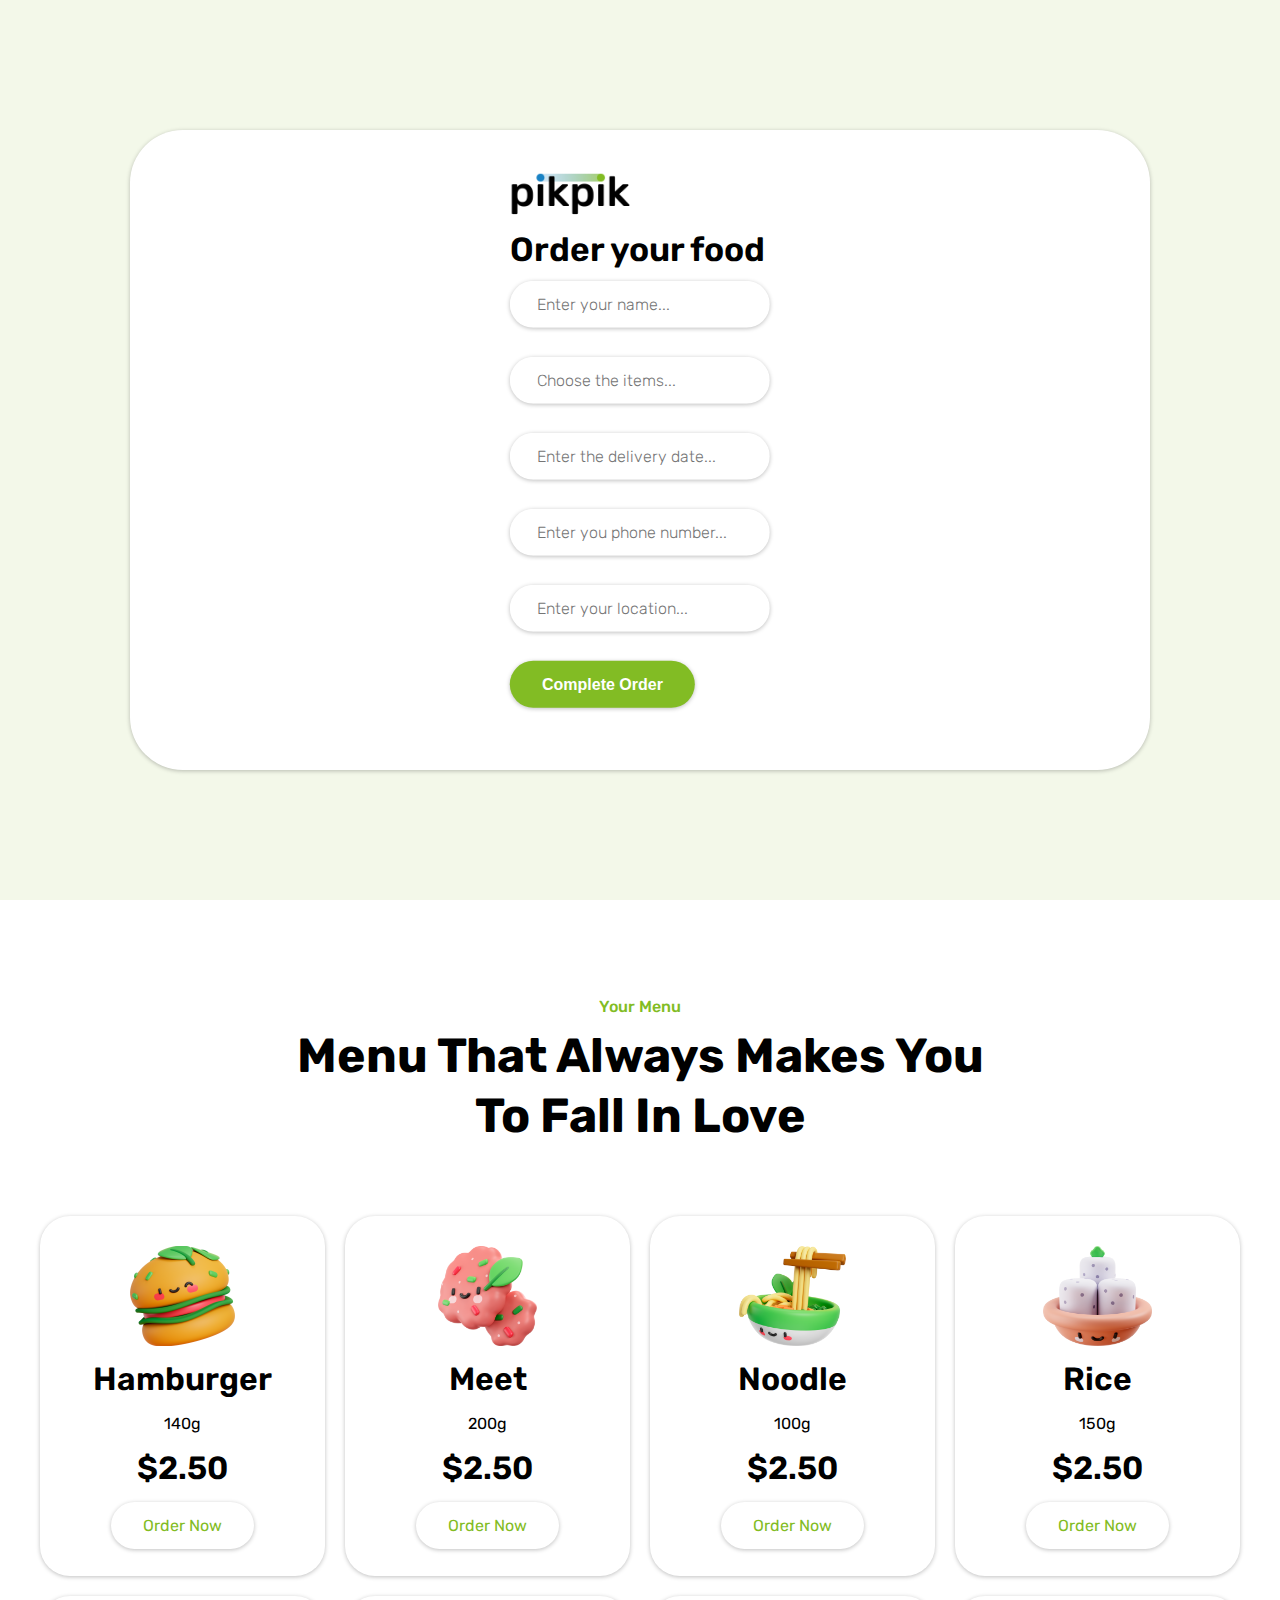
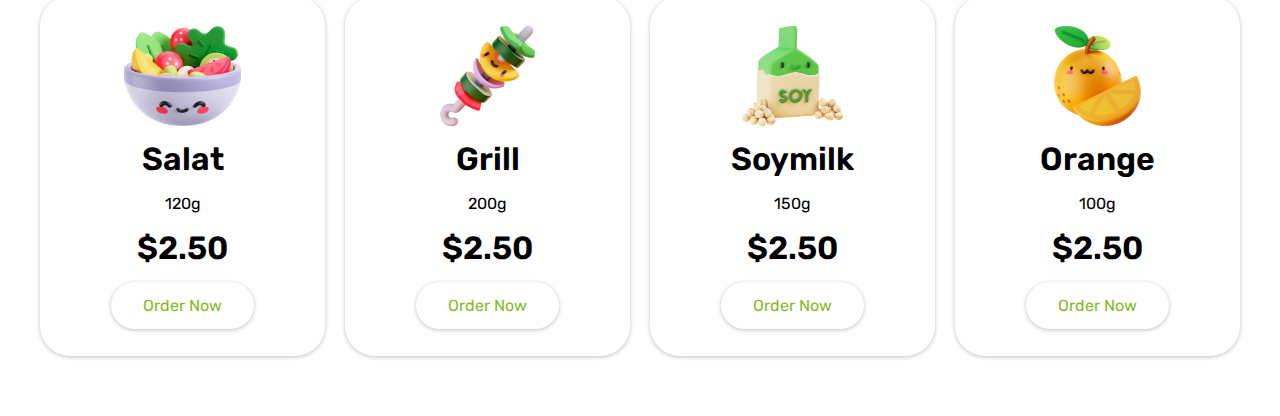
==== commit b0e2186f: "Admin dashboard, contact us" ====
--- a/order.html
+++ b/order.html
@@ -10,7 +10,7 @@
     <link rel="stylesheet" href="styles.css">
 </head>
 <body>
-    <form action="connect.php" method="post">
+    <!-- <form action="connect.php" method="post">
         <input type="text" name="name" placeholder="name..."> <br><br>
         <input type="text" name="items" placeholder="items..."> <br><br>
         <input type="text" name="date" placeholder="date..."> <br><br>
@@ -19,7 +19,7 @@
       
 
         <input type="submit" name="orderBtn" value="order"> <br><br>
-    </form>
+    </form> -->
 
     <div class="signIn-wrapper">
         <div class="box">
@@ -27,7 +27,7 @@
                 <div class="forms-wrap" style="width: 100%;">
                     <form action="connect.php" method="post" name="myForm" class="sign-in-form">
                         <div class="logo">
-                            <a href="#"><img src="images/logo/black-logo.png" alt="logo"></a>
+                            <a href="index.php"><img src="images/logo/black-logo.png" alt="logo"></a>
                         </div>
 
                         <div class="heading">
@@ -36,14 +36,14 @@
 
                         <div class="actual-form">
                            
-                                <input class="input-field" type="text" name="name" placeholder="Name..."> <br><br>
-                                <input class="input-field" type="text" name="items" placeholder="Items..."> <br><br>
-                                <input class="input-field" type="text" name="date" placeholder="Date..."> <br><br>
-                                <input class="input-field" type="text" name="phone" placeholder="Phone..."> <br><br>
-                                <input class="input-field" type="text" name="location" placeholder="Location..."> <br><br>
+                                <input class="input-field" type="text" name="name" placeholder="Enter your name..." required> <br><br>
+                                <input class="input-field" type="text" name="items" placeholder="Choose the items..." required> <br><br>
+                                <input class="input-field" type="text" name="date" placeholder="Enter the delivery date..." required> <br><br>
+                                <input class="input-field" type="text" name="phone" placeholder="Enter you phone number..." required> <br><br>
+                                <input class="input-field" type="text" name="location" placeholder="Enter your location..." required> <br><br>
                               
                         
-                                <input class="btn green" style="border: transparent; font-weight: 600;" type="submit" name="orderBtn" value="Order"> <br><br>
+                                <input class="btn green" style="border: transparent; font-weight: 600;" type="submit" name="orderBtn" value="Complete Order"> <br><br>
    
                         </div>
                     </form>
@@ -51,5 +51,125 @@
             </div>
         </div>
     </div>
+
+    <section class="menu-section" id="menu-section">
+        <div class="wrapper">
+            <h6>Your Menu</h6>
+            <h2>Menu That Always Makes You To Fall In Love</h2>
+
+            <!-- <div class="filter-businesses">
+                <ul>
+                    <li class="filter">
+                        <a href="#" class="btn white black"><img src="images/icon/filter-icon.png" alt="filter">Filter</a>
+                    </li>
+
+                    <li>
+                        <a href="#" class="btn white black"><img src="images/icon/business-icon.png" alt="business-logo">Business Name</a>
+                    </li>
+                    <li>
+                        <a href="#" class="btn white black"><img src="images/icon/business-icon.png" alt="business-logo">Business Name</a>
+                    </li>
+                    <li>
+                        <a href="#" class="btn white black"><img src="images/icon/business-icon.png" alt="business-logo">Business Name</a>
+                    </li>
+                    <li>
+                        <a href="#" class="btn white black"><img src="images/icon/business-icon.png" alt="business-logo">Business Name</a>
+                    </li>
+                    <li>
+                        <a href="#" class="btn white black"><img src="images/icon/business-icon.png" alt="business-logo">Business Name</a>
+                    </li>
+                    <li>
+                        <a href="#" class="btn white black"><img src="images/icon/business-icon.png" alt="business-logo">Business Name</a>
+                    </li>
+                </ul>
+            </div> -->
+            <div class="food-cards">
+
+                    <div class="food-card">
+                        <img src="images/icon/hambuger.png" alt="hamburger">
+                        <div class="info">
+                            <h3>Hamburger</h3>
+                            <p>140g</p>
+                            <h3 class="price">$2.50</h3>
+                            <a href="order.html" class="btn white green add">Order Now</a>
+                        </div>
+                    </div>
+
+                    <div class="food-card">
+                        <img src="images/3d/icon/meet.png" alt="meet">
+                        <div class="info">
+                            <h3>Meet</h3>
+                            <p>200g</p>
+                            <h3 class="price">$2.50</h3>
+                            <a href="order.html" class="btn white green add">Order Now</a>
+                        </div>
+                    </div>
+
+                    <div class="food-card">
+                        <img src="images/3d/icon/noodle.png" alt="noodle">
+                        <div class="info">
+                            <h3>Noodle</h3>
+                            <p>100g</p>
+                            <h3 class="price">$2.50</h3>
+                            <a href="order.html" class="btn white green add">Order Now</a>
+                        </div>
+                    </div>
+
+                    <div class="food-card">
+                        <img src="images/3d/icon/rice.png" alt="rice">
+                        <div class="info">
+                            <h3>Rice</h3>
+                            <p>150g</p>
+                            <h3 class="price">$2.50</h3>
+                            <a href="order.html" class="btn white green add">Order Now</a>
+                        </div>
+                    </div>
+
+                    <div class="food-card">
+                        <img src="images/3d/icon/salat.png" alt="Salat">
+                        <div class="info">
+                            <h3>Salat</h3>
+                            <p>120g</p>
+                            <h3 class="price">$2.50</h3>
+                            <a href="order.html" class="btn white green add">Order Now</a>
+                        </div>
+                    </div>
+
+                    <div class="food-card">
+                        <img src="images/3d/icon/grill.png" alt="grill">
+                        <div class="info">
+                            <h3>Grill</h3>
+                            <p>200g</p>
+                            <h3 class="price">$2.50</h3>
+                            <a href="order.html" class="btn white green add">Order Now</a>
+                        </div>
+                    </div>
+
+                    <div class="food-card">
+                        <img src="images/3d/icon/soymilk.png" alt="soymilk">
+                        <div class="info">
+                            <h3>Soymilk</h3>
+                            <p>150g</p>
+                            <h3 class="price">$2.50</h3>
+                            <a href="order.html" class="btn white green add">Order Now</a>
+                        </div>
+                    </div>
+
+                    <div class="food-card">
+                        <img src="images/3d/icon/6.png" alt="orange">
+                        <div class="info">
+                            <h3>Orange</h3>
+                            <p>100g</p>
+                            <h3 class="price">$2.50</h3>
+                            <a href="order.html" class="btn white green add">Order Now</a>
+                        </div>
+                    </div>
+            </div>
+            <!-- <div class="show-more">
+                <a href="#" class="btn white green">Show More</a>
+            </div> -->
+        </div>
+    </section>
+
 </body>
 </html>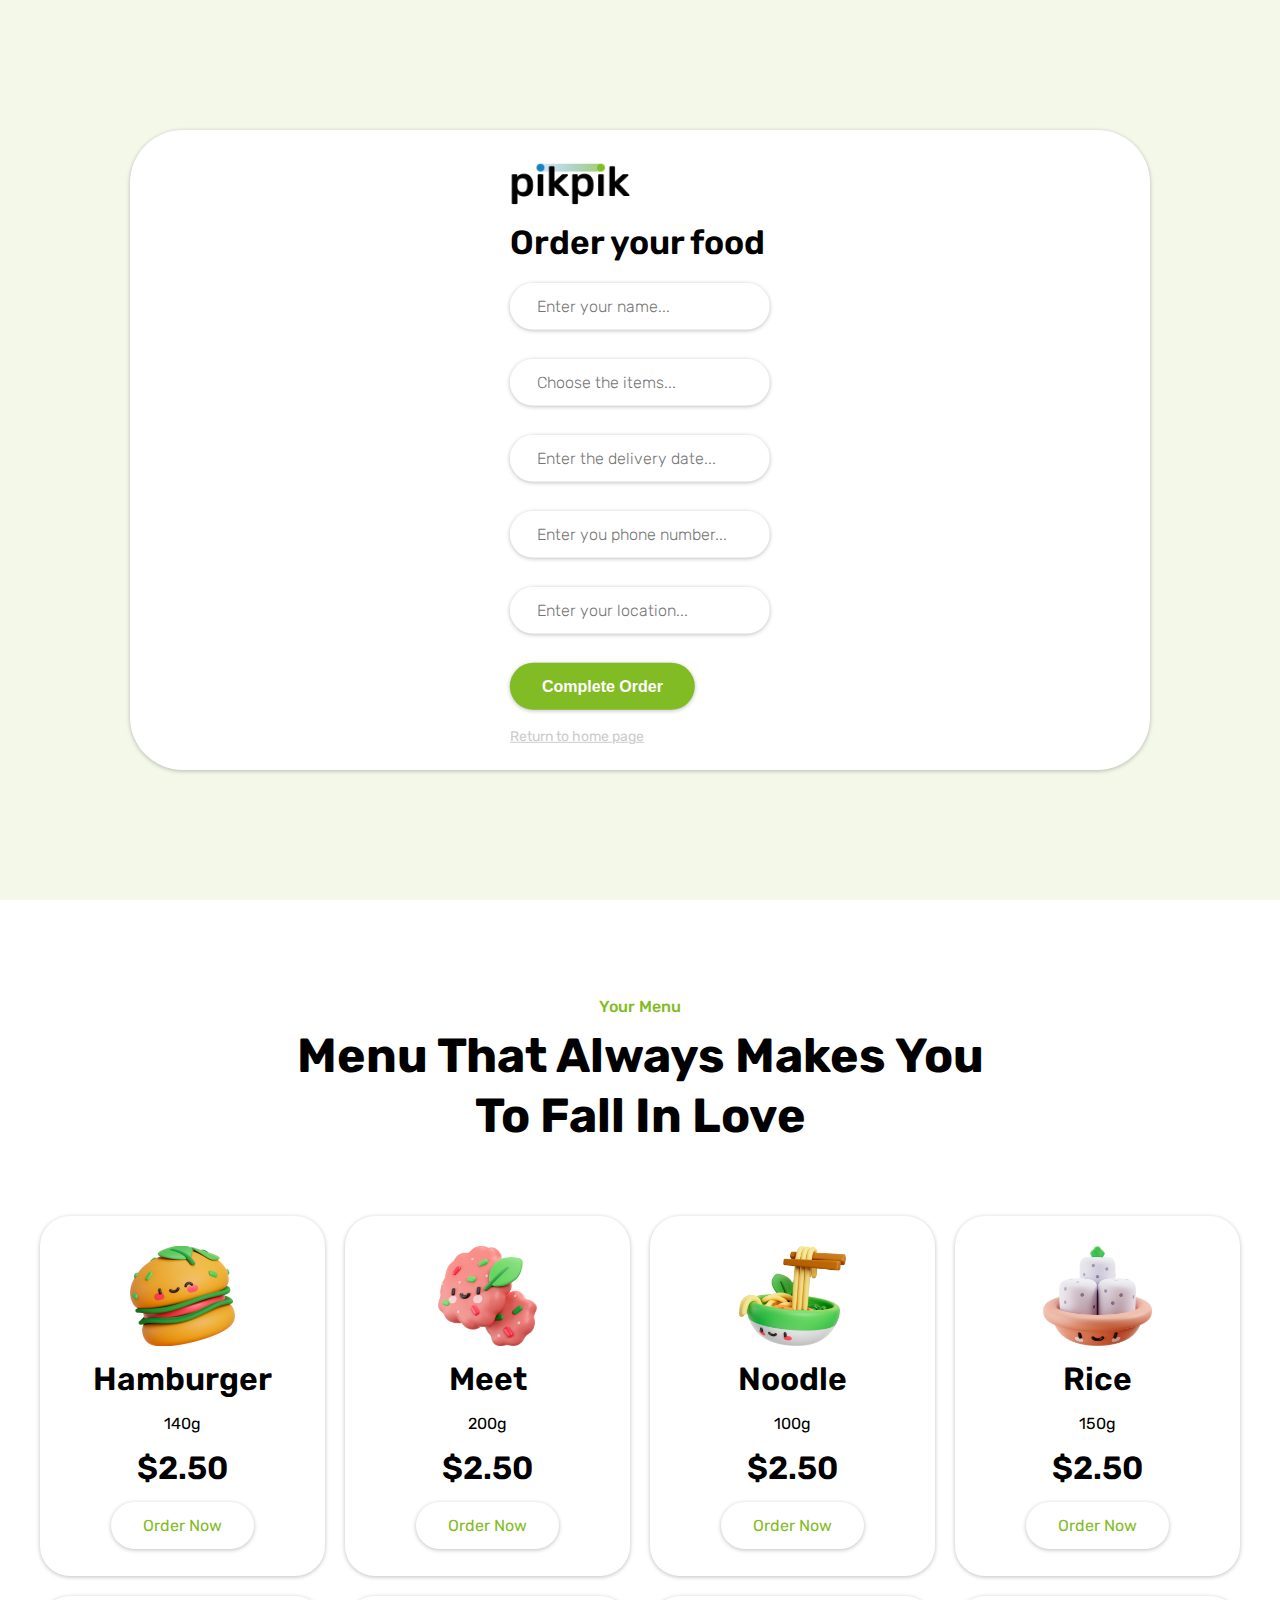
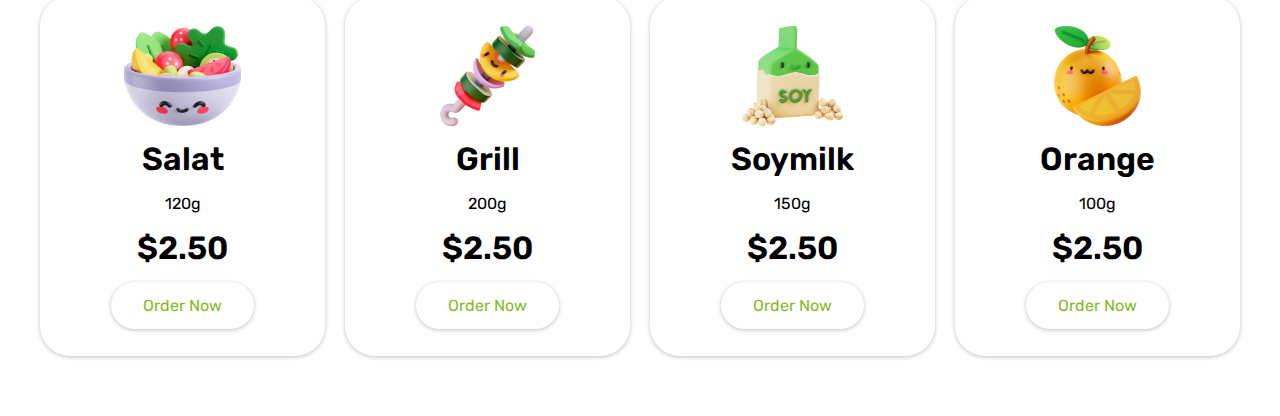
==== commit 79c76132: "Review" ====
--- a/order.html
+++ b/order.html
@@ -30,21 +30,23 @@
                             <a href="index.php"><img src="images/logo/black-logo.png" alt="logo"></a>
                         </div>
 
-                        <div class="heading">
+                        <div class="heading" style="margin-top: 5%;">
                             <h2>Order your food</h2>
                         </div>
 
-                        <div class="actual-form">
+                        <div class="actual-form" >
                            
-                                <input class="input-field" type="text" name="name" placeholder="Enter your name..." required> <br><br>
+                                <br><input class="input-field" type="text" name="name" placeholder="Enter your name..." required> <br><br>
                                 <input class="input-field" type="text" name="items" placeholder="Choose the items..." required> <br><br>
                                 <input class="input-field" type="text" name="date" placeholder="Enter the delivery date..." required> <br><br>
                                 <input class="input-field" type="text" name="phone" placeholder="Enter you phone number..." required> <br><br>
                                 <input class="input-field" type="text" name="location" placeholder="Enter your location..." required> <br><br>
                               
                         
-                                <input class="btn green" style="border: transparent; font-weight: 600;" type="submit" name="orderBtn" value="Complete Order"> <br><br>
-   
+                                <input class="btn green" style="border: transparent; font-weight: 600;" type="submit" name="orderBtn" value="Complete Order">
+                                <p>
+                                    <a href="index.php" style="color: #CCCCCC; font-size:14px; margin-top: 0%;">Return to home page</a>  
+                                </p>
                         </div>
                     </form>
                 </div>
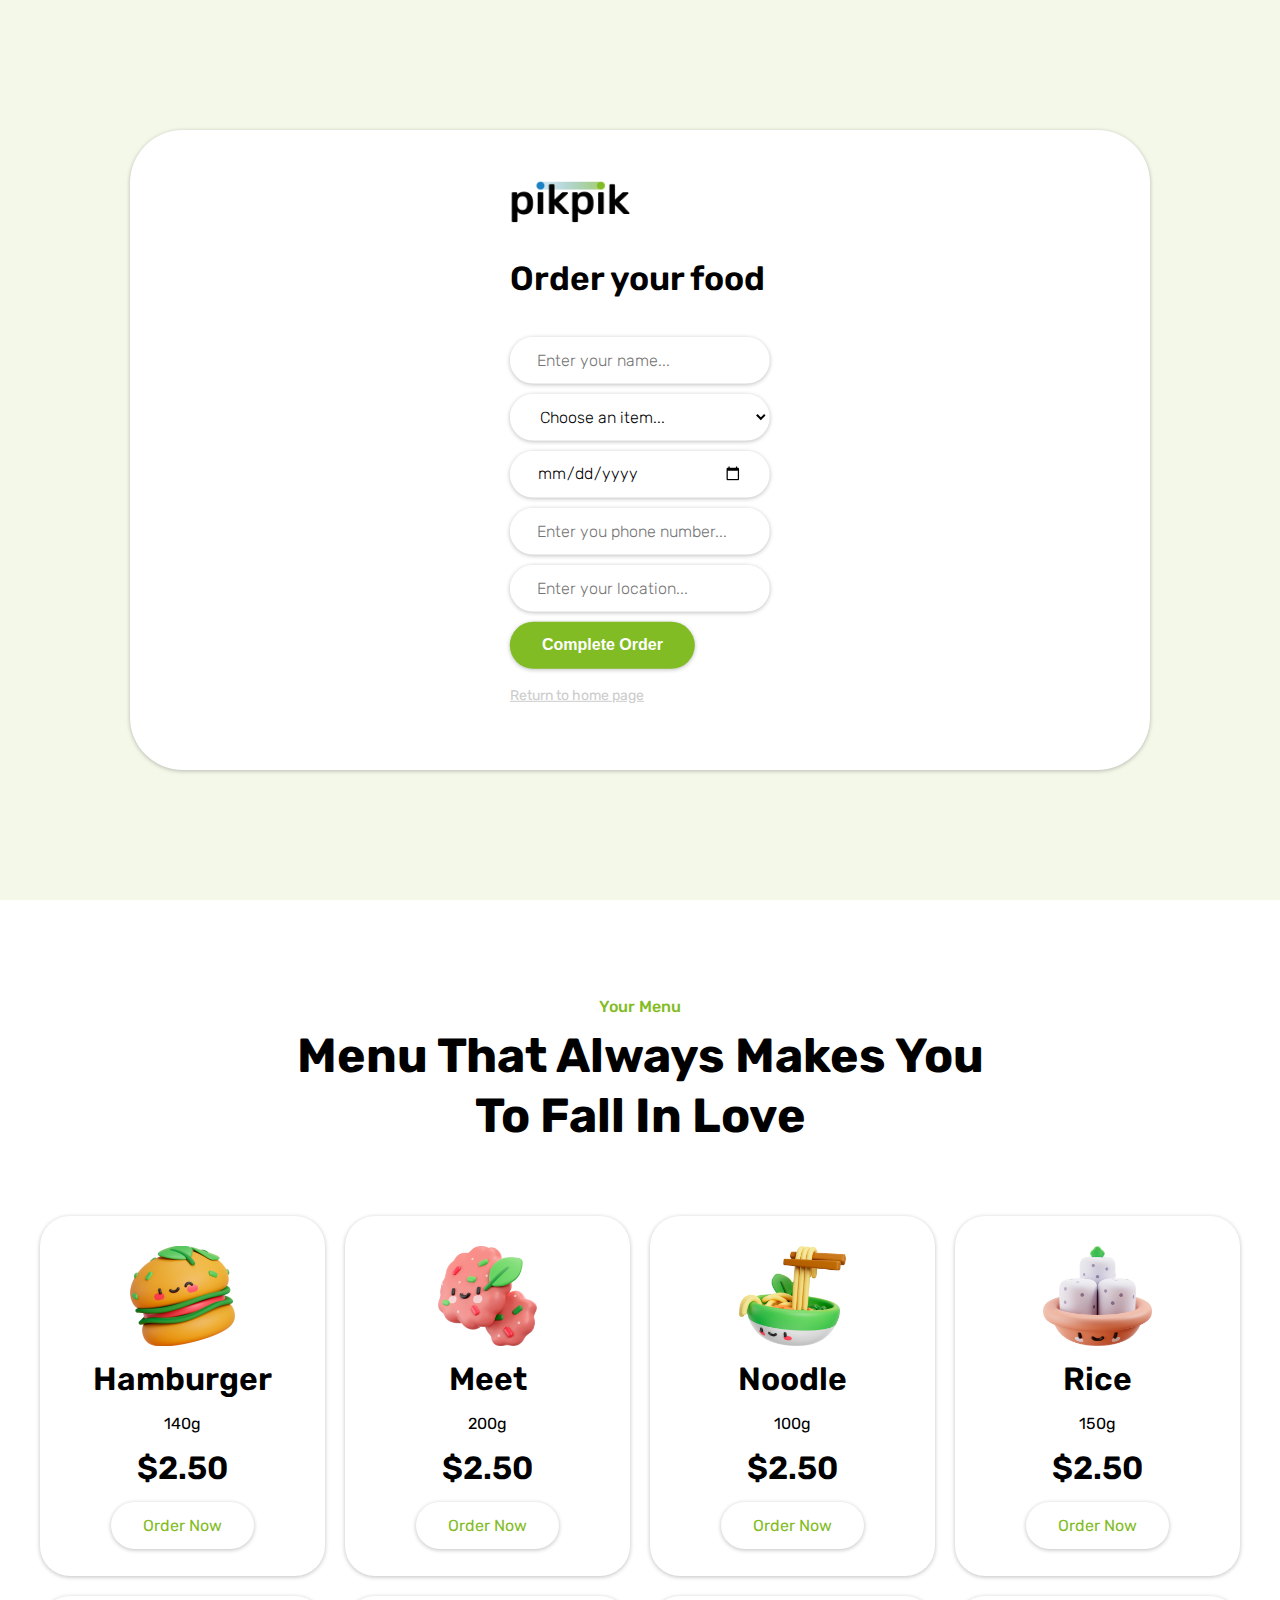
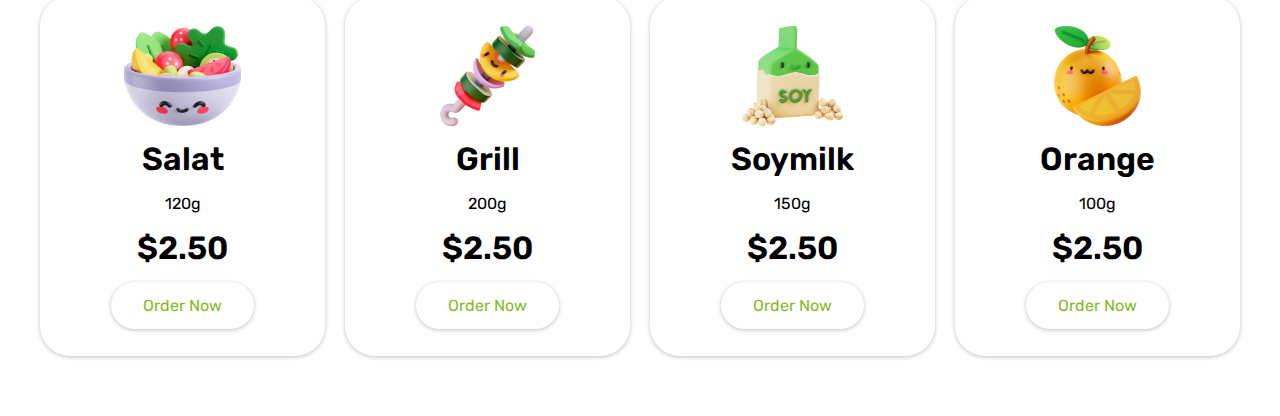
==== commit 5b76e20e: "SignUpAdmin, order" ====
--- a/order.html
+++ b/order.html
@@ -36,11 +36,23 @@
 
                         <div class="actual-form" >
                            
-                                <br><input class="input-field" type="text" name="name" placeholder="Enter your name..." required> <br><br>
-                                <input class="input-field" type="text" name="items" placeholder="Choose the items..." required> <br><br>
-                                <input class="input-field" type="text" name="date" placeholder="Enter the delivery date..." required> <br><br>
-                                <input class="input-field" type="text" name="phone" placeholder="Enter you phone number..." required> <br><br>
-                                <input class="input-field" type="text" name="location" placeholder="Enter your location..." required> <br><br>
+                                <br><input class="input-field" type="text" name="name" placeholder="Enter your name..." required> <br>
+                                <!-- <input class="input-field" type="text" name="items" placeholder="Choose the items..." required> <br> -->
+                                <select class="input-field" name="items">
+                                    <option value="" placeholder="Choose">Choose an item...</option>
+                                    <option value="Hamburger">Hamburger | $2.50</option>
+                                    <option value="Meet">Meet | $2.50</option>
+                                    <option value="Noodle">Noodle | $2.50</option>
+                                    <option value="Rice">Rice | $2.50</option>
+                                    <option value="Salat">Salat | $2.50</option>
+                                    <option value="Grill">Grill | $2.50</option>
+                                    <option value="Soymilk">Soymilk | $2.50</option>
+                                    <option value="Orange">Orange | $2.50</option>
+                                </select>
+
+                                <input class="input-field" type="date" name="date" placeholder="Enter the delivery date..." required> <br>
+                                <input class="input-field" type="text" name="phone" placeholder="Enter you phone number..." required> <br>
+                                <input class="input-field" type="text" name="location" placeholder="Enter your location..." required> <br>
                               
                         
                                 <input class="btn green" style="border: transparent; font-weight: 600;" type="submit" name="orderBtn" value="Complete Order">
